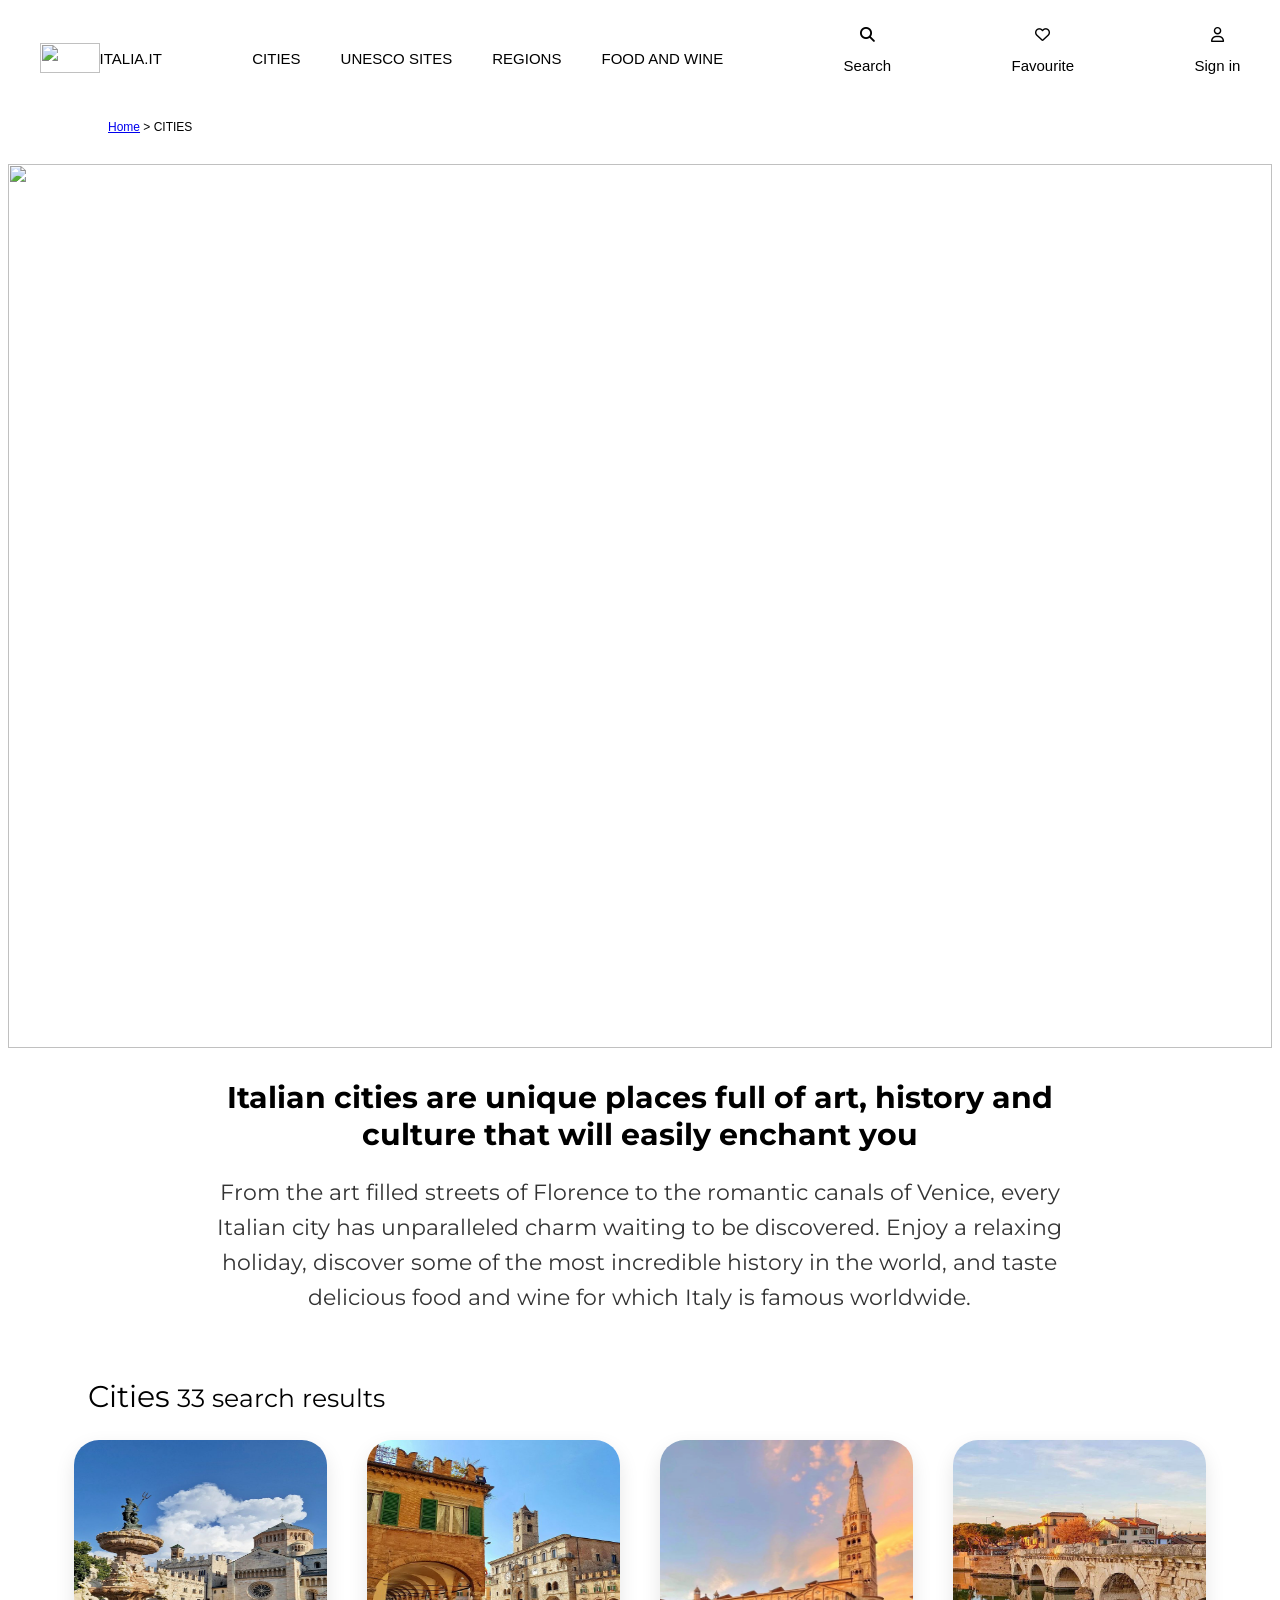
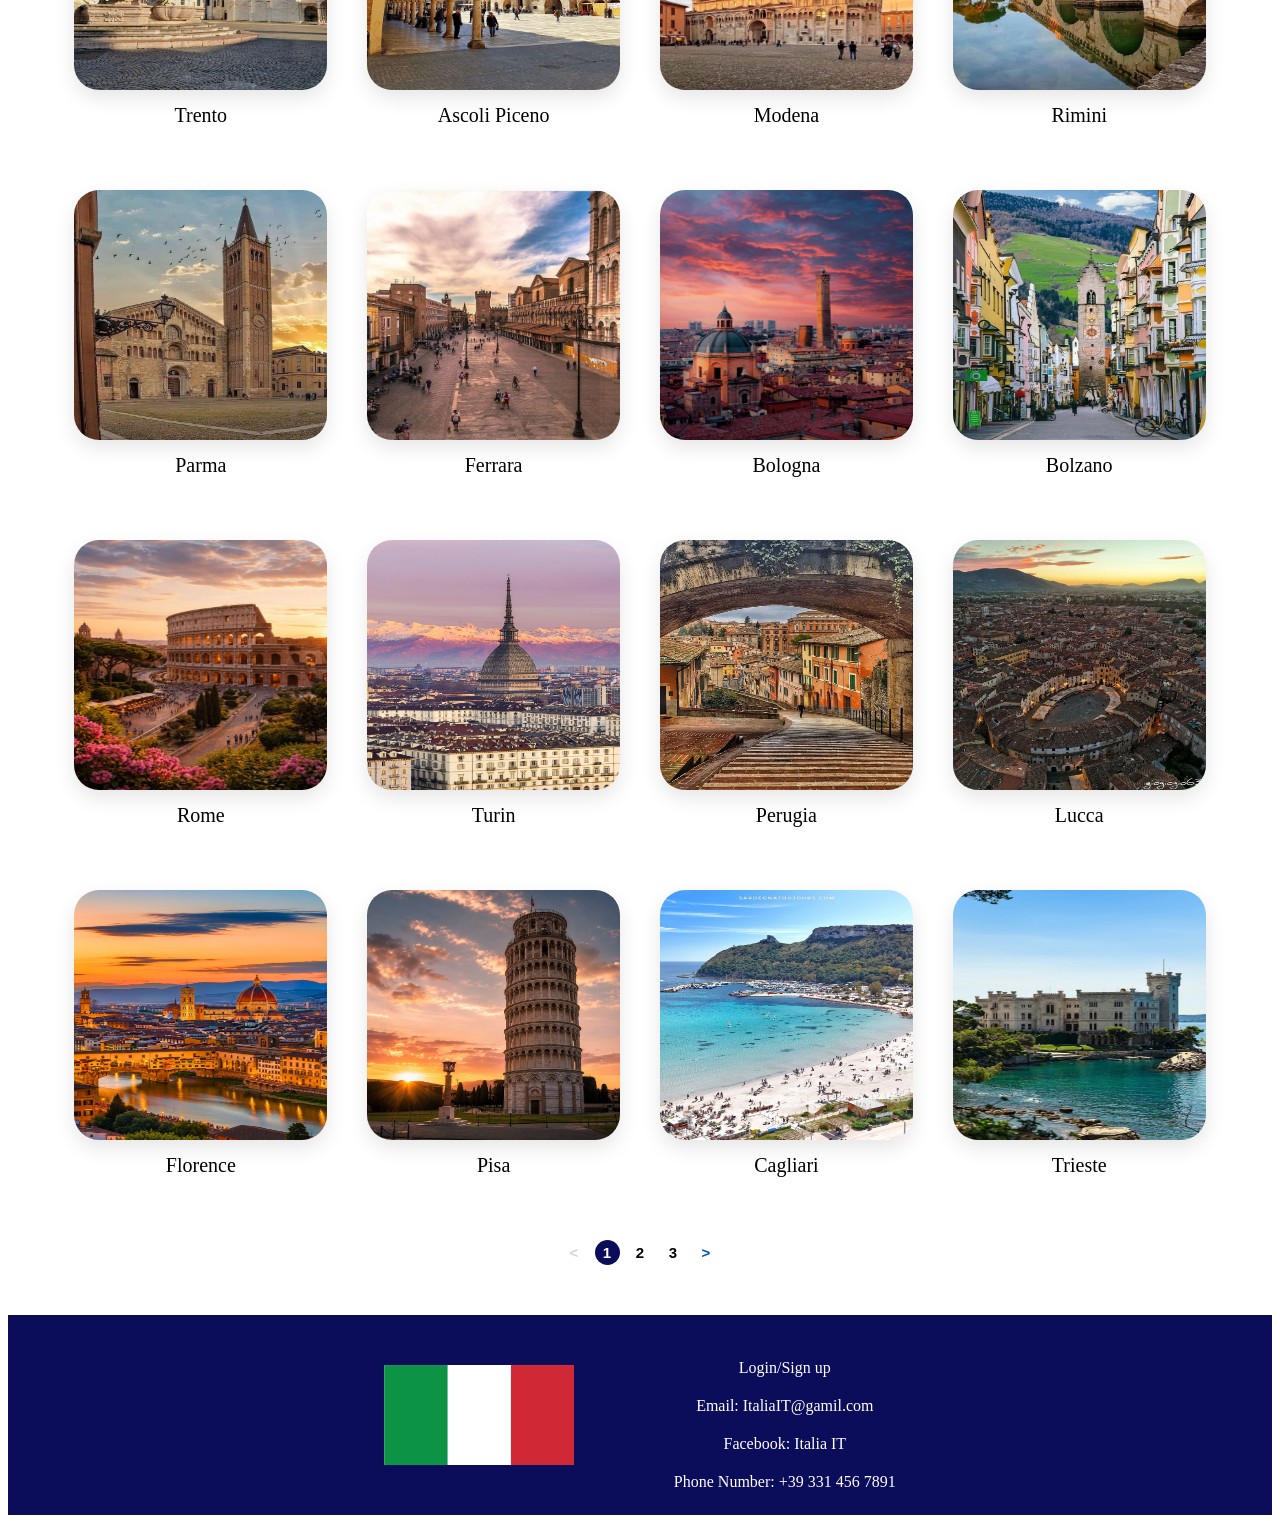
==== cities.html @ c5906c0b "first commit" ====
<html>
	<head>
		<title>Italia.IT - CITIES</title>
		<meta name="viewport" content="width=device-width, initial-scale=1.0">
		<link rel="stylesheet" href="Cities.css">
		<link rel="icon" type="image/x-icon" href="Image/LOGO-ITALIA.JPG">
		<link rel="stylesheet" href="https://cdnjs.cloudflare.com/ajax/libs/font-awesome/6.5.0/css/all.min.css">
	</head>
	<body>
		<header>
			<span id="logo">
			<img src="Image/LOGO-ITALIA.JPG" id="Anh">
				<a href="index.html">
				<p>ITALIA.IT</p></a>
			</span>
			<ul>
				<li class="button"><a href="Cities.html">CITIES</a></li>
				<li class="button">UNESCO SITES</li>
				<li class="button">REGIONS</li>
				<li class="button"><a href="cuoikythu.html">FOOD AND WINE</a></li>
			</ul>
			<span class="SFS">
				<i class="fa-solid fa-magnifying-glass"></i>
				<p>Search</p>
			</span>
			<span class="SFS">
				<i class="fa-regular fa-heart"></i>
				<p>Favourite</p>
			</span>
			<span class="SFS">
				<i class="fa-regular fa-user"></i>
				<p>Sign in</p>
			</span>
		</header>
		<main>
		<div id="D">
		<p><a href="index.html">Home</a> > <span>CITIES</span></p>
		</div>
		<div id="banner">
		<img src="Image/BANNER-ITALIA1.JPG">
		</div>
		<div id="Nen">
		<div id="text">
		<h1>Italian cities are unique places full of art, history and culture that will easily enchant you</h1>
		<p>From the art filled streets of Florence to the romantic canals of Venice, every Italian city has unparalleled charm waiting to be discovered. Enjoy a relaxing holiday, discover some of the most incredible history in the world, and taste delicious food and wine for which Italy is famous worldwide.</p>
		</div>
		</div>
		<div id="GT">
		<p><span>Cities</span> 33 search results</p>
		</div>
		<div id="A">
			<div class="Card-item">
				<img src="Image/Trento.jpg" class="Img">
				<span>Trento</span>
			</div>
			<div class="Card-item">
				<img src="Image/Ascoli.jpg" class="Img">
				<span>Ascoli Piceno</span>
			</div>
			<div class="Card-item">
				<img src="Image/Modena.jpg" class="Img">
				<span>Modena</span>
			</div>
			<div class="Card-item">
				<img src="Image/Rimini.jpg" class="Img">
				<span>Rimini</span>
			</div>
		</div>
		<div id="B">
			<div class="Card-item">
				<img src="Image/Parma.jpg" class="Img">
				<span>Parma</span>
			</div>
			<div class="Card-item">
				<img src="Image/Ferrara.jpg" class="Img">
				<span>Ferrara</span>
			</div>
			<div class="Card-item">
				<img src="Image/Bologna.jpg" class="Img">
				<span>Bologna</span>
			</div>
			<div class="Card-item">
				<img src="Image/Bolzano.jpg" class="Img">
				<span>Bolzano</span>
			</div>
		</div>
		<div id="C">
			<div class="Card-item">
				<img src="Image/Rome.jpg" class="Img">
				<span>Rome</span>
			</div>
			<div class="Card-item">
				<img src="Image/Turin.jpg" class="Img">
				<span>Turin</span>
			</div>
			<div class="Card-item">
				<img src="Image/Perugia.jpg" class="Img">
				<span>Perugia</span>
			</div>
			<div class="Card-item">
				<img src="Image/Lucca.jpg" class="Img">
				<span>Lucca</span>
			</div>
		</div>
		<div id="E">
			<div class="Card-item">
				<img src="Image/Florence.jpg" class="Img">
				<span>Florence</span>
			</div>
			<div class="Card-item">
				<img src="Image/PISA.jpg" class="Img">
				<span>Pisa</span>
			</div>
			<div class="Card-item">
				<img src="Image/Cagliari.jpg" class="Img">
				<span>Cagliari</span>
			</div>
			<div class="Card-item">
				<img src="Image/Trieste.jpg" class="Img">
				<span>Trieste</span>
			</div>
		</div>
		<div id="Chuyen">
		<a href="#" class="QL">&lt;</a>
		<a href="#" class="Page-number active">1</a>
		<a href="Cities2.html" class="Page-number">2</a>
		<a href="Cities3.html" class="Page-number">3</a>
		<a href="Cities2.html" class="Next">&gt;</a>
		</div>
		<footer>
			<img src="Image/LOGO-ITALIA1.jpg">
			<div>
			<span>Login/Sign up</span>
			<span>Email: ItaliaIT@gamil.com</span>
			<span>Facebook: Italia IT</span>
			<span>Phone Number: +39 331 456 7891</span>
			</div>
		</footer>
	</body>
</html>
---- Cities.css ----
@import url('https://fonts.googleapis.com/css2?family=Montserrat:wght@300;400;700;800&display=swap');
header{
	display: flex;
	font-family:Arial;
	font-size: 15px;
	width:95%;
	height:100px;
	align-items:center;
	justify-content: space-between;
	margin: 0px auto;
}
#Anh{
	height:30px;
	width: 60px;
}
#logo{
	display:flex;
	align-items:center;
	justify-content: center;
}
#logo a{
	text-decoration: none;
	color: black;
}
header ul{
	display:flex;
	align-items:center;
	justify-content: center;
	gap: 40px;
	margin-right: 0;
	padding: 0;
	list-style: none;
}
header li{
	list-style:none;
	white-space: nowrap;
}
header a{
	text-decoration: none;
	color: black;
}
.SFS{
	text-align: center;
	margin-left: 30px;
}
.button:hover{
	text-decoration: underline;
	color: #0b0c5a;
}
#D{
	font-size: 12px;
	font-family: Arial;
	margin-left: 100px;
	margin-bottom: 30px;
}
#D span{
	text-height: bold;
}
#banner img{
	min-height: 500px;
	height: auto;
	width: 100%;
}
#Nen{
	background-image: url("../Image/NEN-ITALIA.PNG");
	min-height: 300px;
	height: auto;
	width: 100%;
	display: flex;
	align-items: center;
	display: center;
}
#text{
	text-align: center;
	font-family: 'Montserrat', sans-serif;
	width: 70%;
	margin: 0px auto;
}
#text h1{
	font-size: 30px;
	margin-bottom: 15px;
}
#text p{
	font-size: 22px;
	line-height: 1.6;
	color: #333;
}
#GT{
	margin-top: 30px;
	margin-left: 80px;
	font-family: 'Montserrat', sans-serif;
	clear: both;
}
#GT p{
	font-size: 25px;
}
#GT span{
	font-size: 30px;
	text-height: bold;
}
#A,#B,#C,#E{
	display:flex;
	align-items: center;
	justify-content: center;
	gap: 40px;
	margin-bottom: 50px;
}
.Card-item{
	height: 300px;
	width: 20%;
}
.Card-item img{
	height: 250px;
	width: 100%;
	border-radius: 25px;
	overflow: hidden;       
	box-shadow: 0 8px 20px rgba(0,0,0,0.1);
}
.Card-item span{
	height: 50px;
	width: 100%;
	font-size: 20px;
	display: flex;
	align-items: center;
	justify-content: center;
}
.Img:hover{
	transform: scale(1.05);
	transition: transform 1s ease;
}
#Chuyen{
	display: flex;
	align-items: center;
	justify-content: center;
	gap: 8px;
	font-family: Arial, sans-serif;
	margin: 30px 0;
}
#Chuyen a{
	text-decoration: none;
	font-size: 15px;
	font-weight: bold;
	color: #000;
	display: flex;
	align-items: center;
	justify-content: center;
	width: 25px;
	height: 25px;
	border-radius: 50%;
	transition: all 0.3s ease;
}
#Chuyen a.active{
	background-color:#0b0c5a;
	color: #fff;
}
#Chuyen a.Page-number:not(.active):hover{
	color:#d47a00;
}
#Chuyen a.Next{
	font-size: 15px;
	color:#0056b3;
}
#Chuyen a.QL{
	color:#d1d5db;
	pointer-events: none;
}
footer{
	margin-top: 50px;
	background-color: #0b0c5a;
	height: 200px;
	width: 100%;
	display: flex;
	align-items: center;
	justify-content: center;
	color: white;
	gap:100px;
}
footer img{
	height: 100px;
	width: 15%;
}
footer span{
	display: block;
	margin-top: 20px;
	text-align: center;
}
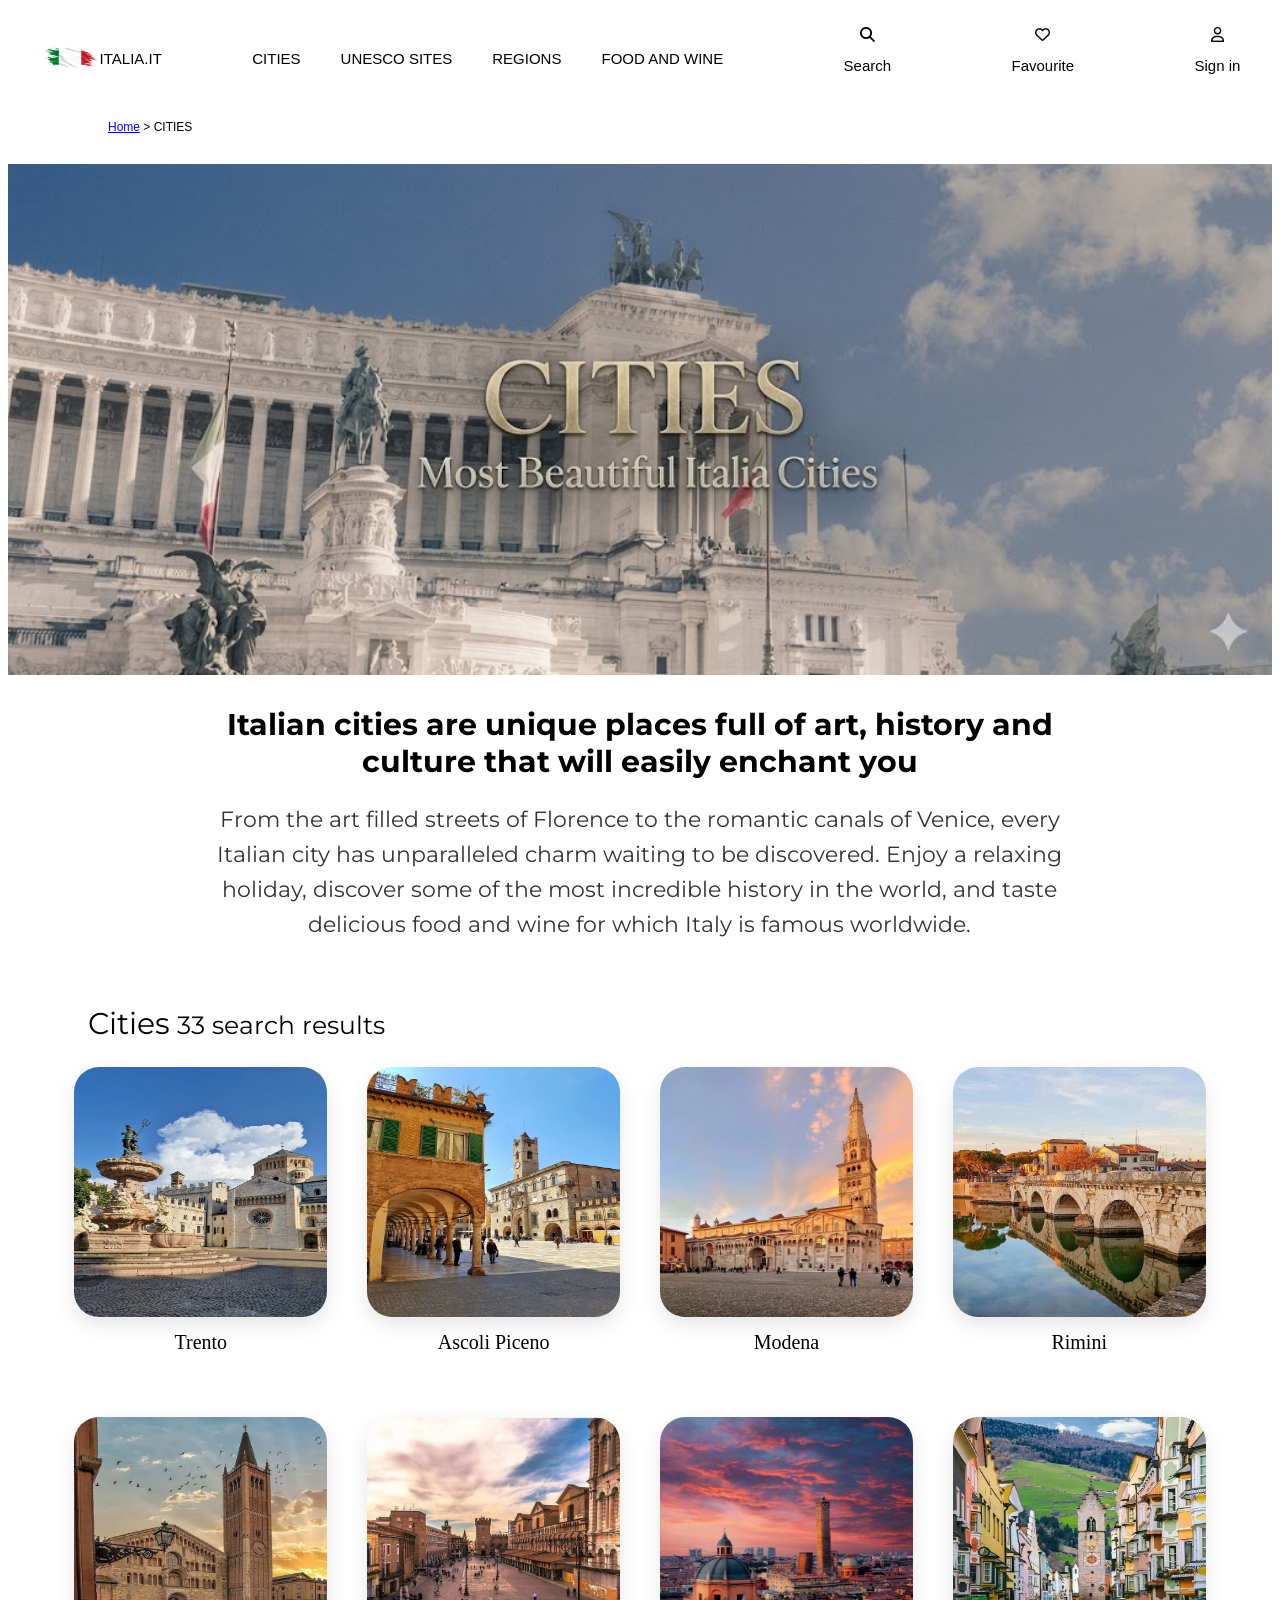
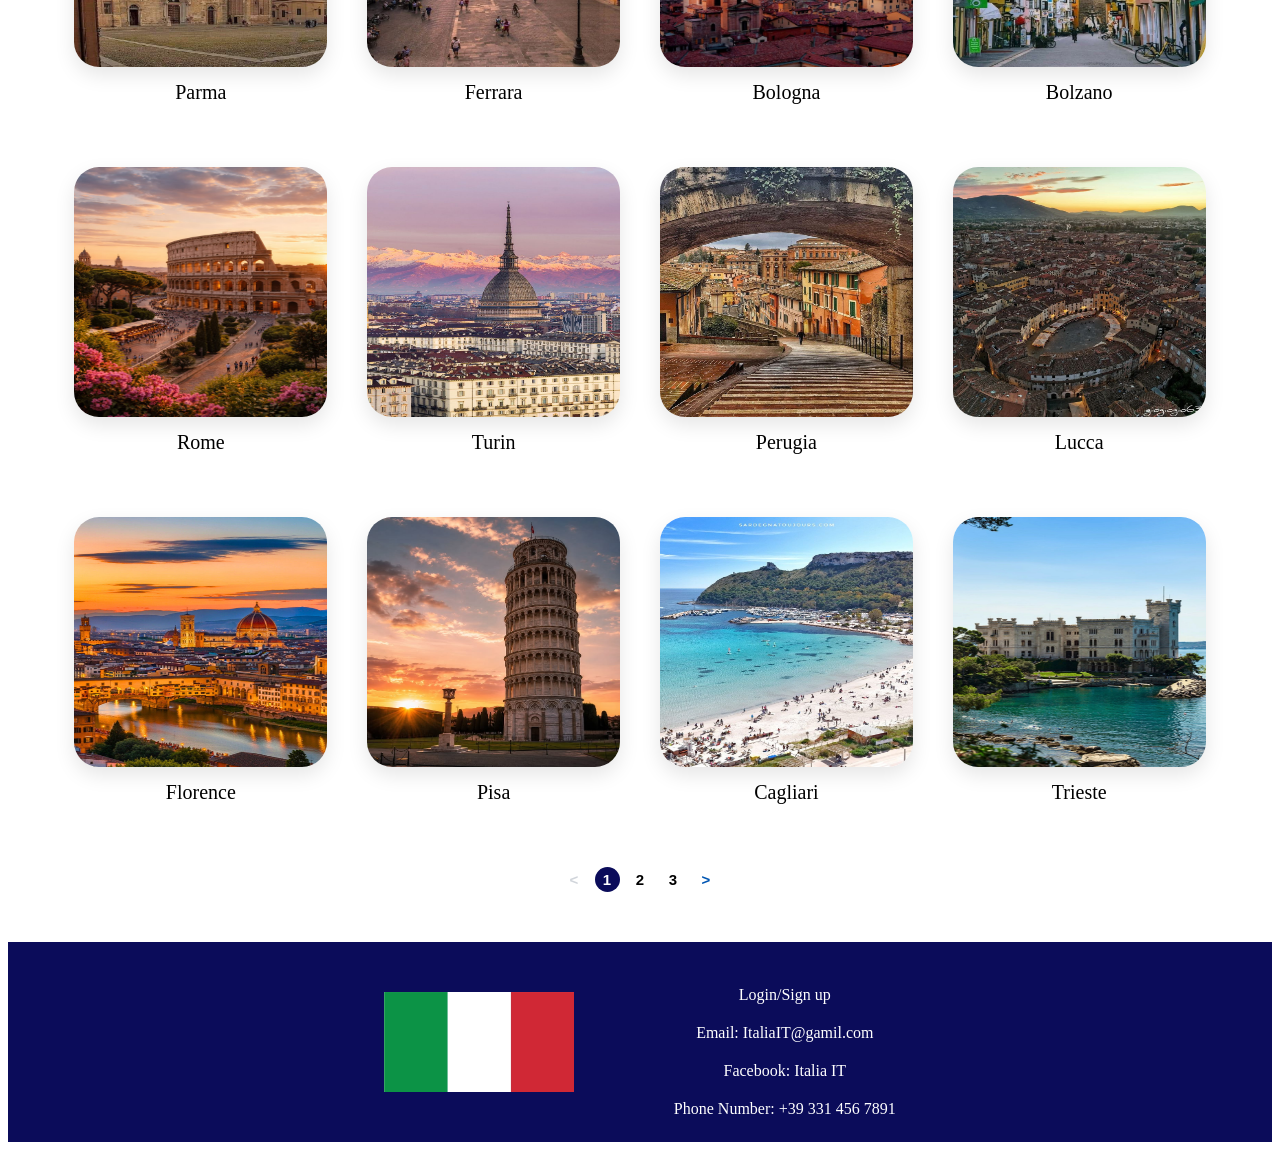
==== commit 28707430: "them 2 trang" ====
--- a/cities.html
+++ b/cities.html
@@ -9,14 +9,14 @@
 	<body>
 		<header>
 			<span id="logo">
-			<img src="Image/LOGO-ITALIA.JPG" id="Anh">
+			<img src="Image/LOGO-ITALIA.jpg" id="Anh">
 				<a href="index.html">
 				<p>ITALIA.IT</p></a>
 			</span>
 			<ul>
 				<li class="button"><a href="Cities.html">CITIES</a></li>
-				<li class="button">UNESCO SITES</li>
-				<li class="button">REGIONS</li>
+				<li class="button"><a href="unesco.html">UNESCO SITES</a></li>
+				<li class="button"><a href="regions.html">REGIONS</a></li>
 				<li class="button"><a href="cuoikythu.html">FOOD AND WINE</a></li>
 			</ul>
 			<span class="SFS">
@@ -37,7 +37,7 @@
 		<p><a href="index.html">Home</a> > <span>CITIES</span></p>
 		</div>
 		<div id="banner">
-		<img src="Image/BANNER-ITALIA1.JPG">
+		<img src="Image/BANNER-ITALIA1.jpg">
 		</div>
 		<div id="Nen">
 		<div id="text">
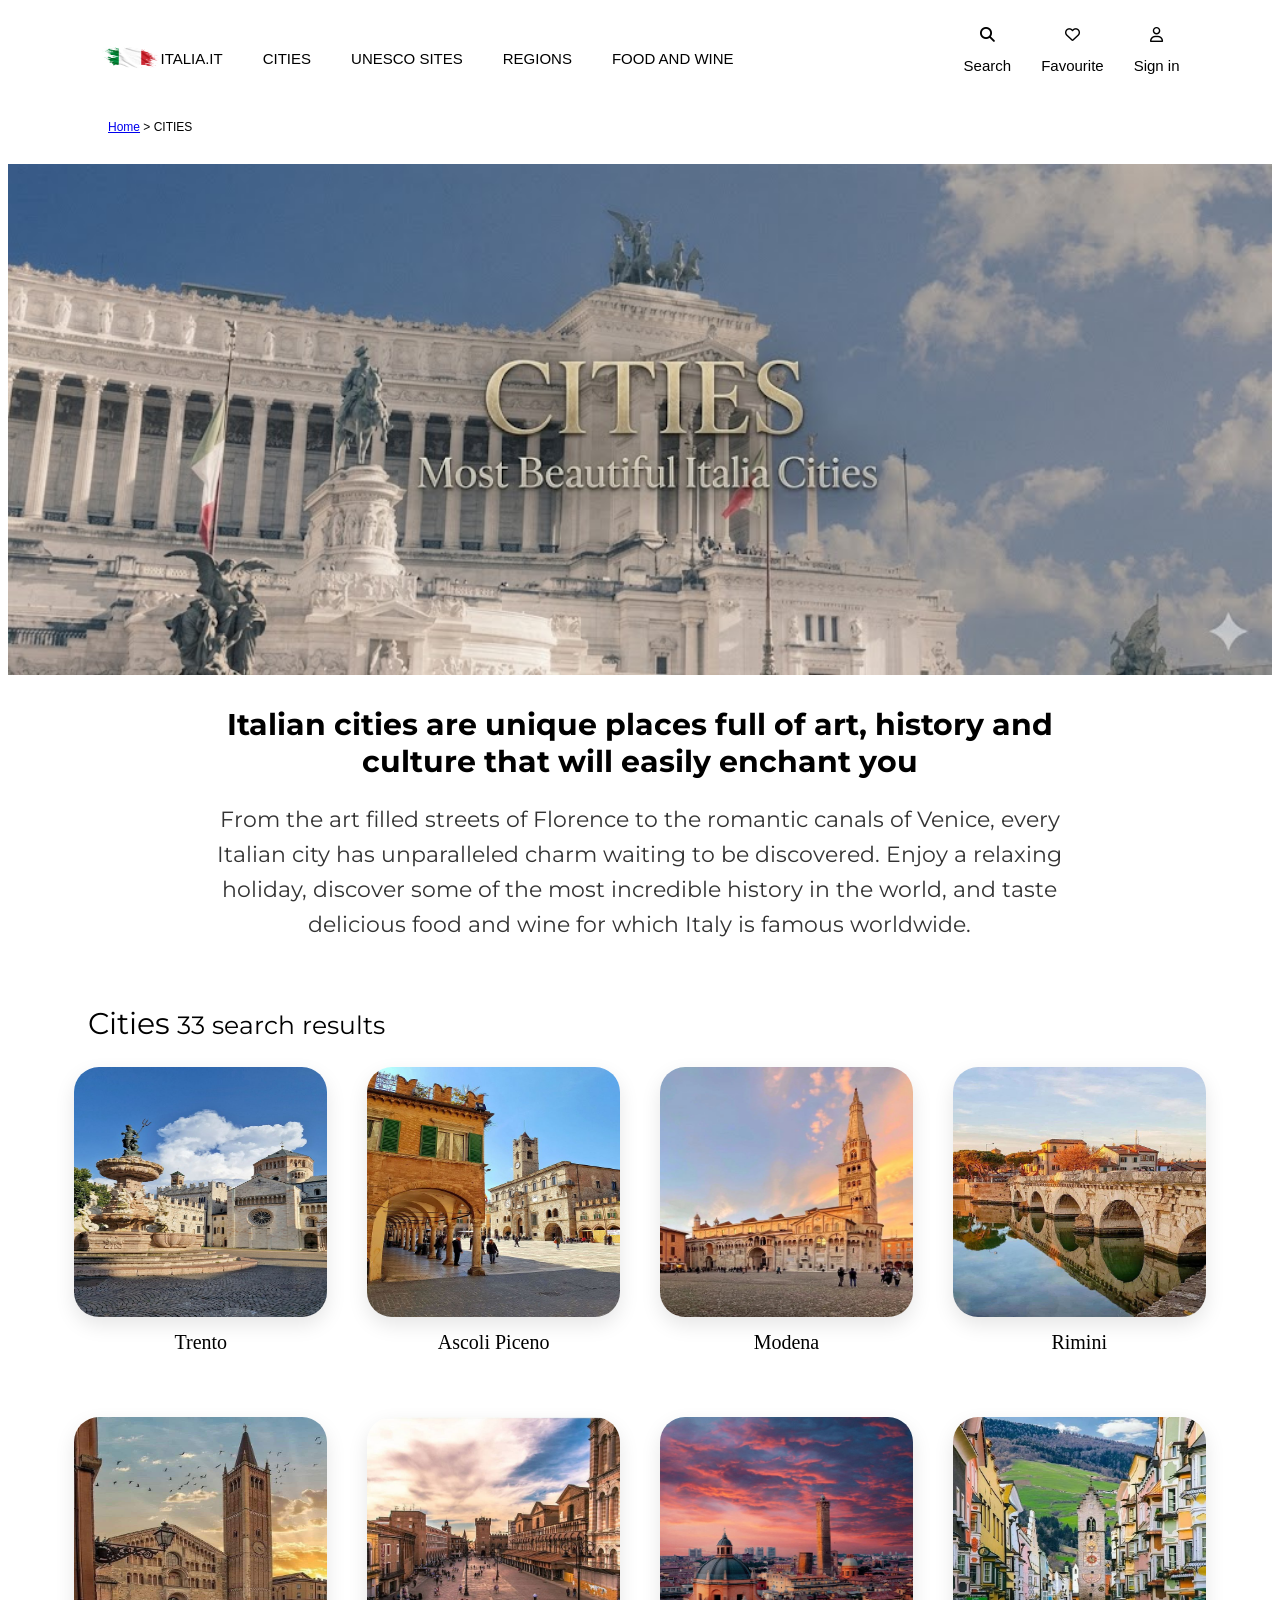
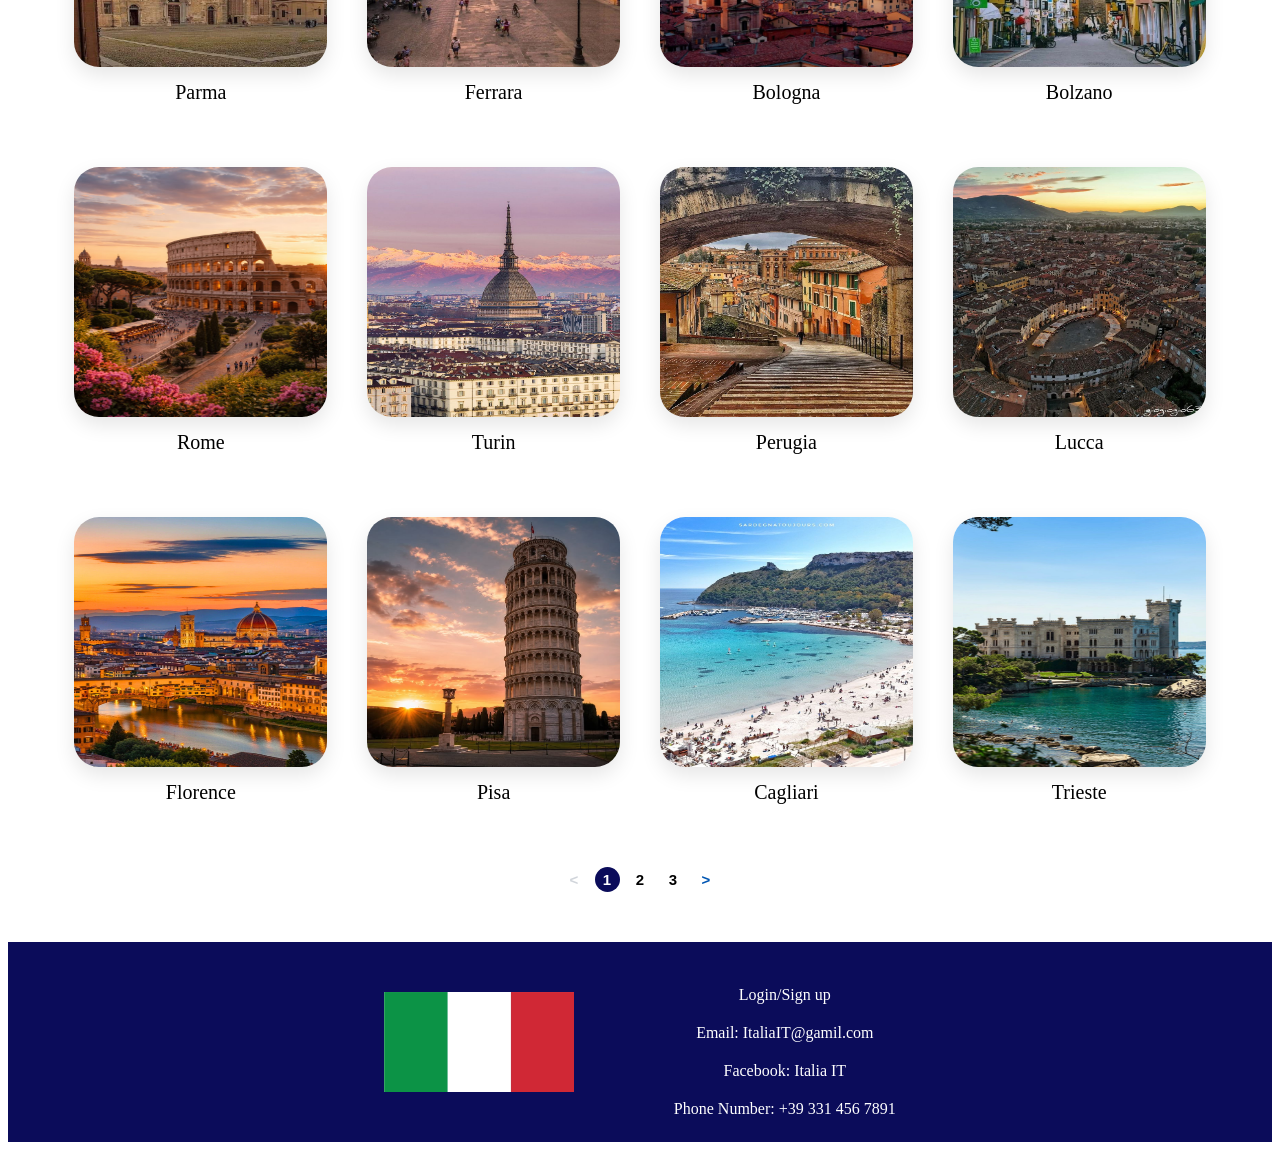
==== commit b9824167: "fix loi" ====
--- a/cities.html
+++ b/cities.html
@@ -29,7 +29,7 @@
 			</span>
 			<span class="SFS">
 				<i class="fa-regular fa-user"></i>
-				<p>Sign in</p>
+				<p><a href="signup.html">Sign in</a></p>
 			</span>
 		</header>
 		<main>
--- a/Cities.css
+++ b/Cities.css
@@ -1,186 +1,179 @@
-@import url('https://fonts.googleapis.com/css2?family=Montserrat:wght@300;400;700;800&display=swap');
-header{
-	display: flex;
-	font-family:Arial;
-	font-size: 15px;
-	width:95%;
-	height:100px;
-	align-items:center;
-	justify-content: space-between;
-	margin: 0px auto;
+@import url("https://fonts.googleapis.com/css2?family=Montserrat:wght@300;400;700;800&display=swap");
+header {
+  display: flex;
+  font-family: Arial;
+  font-size: 15px;
+  width: 90%;
+  height: 100px;
+  align-items: center;
+  justify-content: center;
+  margin: 0px auto;
 }
-#Anh{
-	height:30px;
-	width: 60px;
+#Anh {
+  height: 30px;
+  width: 60px;
 }
-#logo{
-	display:flex;
-	align-items:center;
-	justify-content: center;
+#logo {
+  display: flex;
+  align-items: center;
+  justify-content: center;
 }
-#logo a{
-	text-decoration: none;
-	color: black;
+header ul {
+  display: flex;
+  align-items: center;
+  justify-content: center;
+  gap: 40px;
+  margin-right: 200px;
 }
-header ul{
-	display:flex;
-	align-items:center;
-	justify-content: center;
-	gap: 40px;
-	margin-right: 0;
-	padding: 0;
-	list-style: none;
+header li {
+  list-style: none;
 }
-header li{
-	list-style:none;
-	white-space: nowrap;
+.SFS {
+  text-align: center;
+  margin-left: 30px;
 }
-header a{
-	text-decoration: none;
-	color: black;
+.button:hover {
+  text-decoration: underline;
+  color: #0b0c5a;
 }
-.SFS{
-	text-align: center;
-	margin-left: 30px;
+header a {
+  text-decoration: none;
+  color: black;
 }
-.button:hover{
-	text-decoration: underline;
-	color: #0b0c5a;
+#D {
+  font-size: 12px;
+  font-family: Arial;
+  margin-left: 100px;
+  margin-bottom: 30px;
 }
-#D{
-	font-size: 12px;
-	font-family: Arial;
-	margin-left: 100px;
-	margin-bottom: 30px;
+
+#banner img {
+  min-height: 500px;
+  height: auto;
+  width: 100%;
 }
-#D span{
-	text-height: bold;
+#Nen {
+  background-image: url("../Image/NEN-ITALIA.PNG");
+  min-height: 300px;
+  height: auto;
+  width: 100%;
+  display: flex;
+  align-items: center;
+  display: center;
 }
-#banner img{
-	min-height: 500px;
-	height: auto;
-	width: 100%;
+#text {
+  text-align: center;
+  font-family: "Montserrat", sans-serif;
+  width: 70%;
+  margin: 0px auto;
 }
-#Nen{
-	background-image: url("../Image/NEN-ITALIA.PNG");
-	min-height: 300px;
-	height: auto;
-	width: 100%;
-	display: flex;
-	align-items: center;
-	display: center;
+#text h1 {
+  font-size: 30px;
+  margin-bottom: 15px;
 }
-#text{
-	text-align: center;
-	font-family: 'Montserrat', sans-serif;
-	width: 70%;
-	margin: 0px auto;
+#text p {
+  font-size: 22px;
+  line-height: 1.6;
+  color: #333;
 }
-#text h1{
-	font-size: 30px;
-	margin-bottom: 15px;
+#GT {
+  margin-top: 30px;
+  margin-left: 80px;
+  font-family: "Montserrat", sans-serif;
+  clear: both;
 }
-#text p{
-	font-size: 22px;
-	line-height: 1.6;
-	color: #333;
+#GT p {
+  font-size: 25px;
 }
-#GT{
-	margin-top: 30px;
-	margin-left: 80px;
-	font-family: 'Montserrat', sans-serif;
-	clear: both;
+#GT span {
+  font-size: 30px;
 }
-#GT p{
-	font-size: 25px;
+#A,
+#B,
+#C,
+#E {
+  display: flex;
+  align-items: center;
+  justify-content: center;
+  gap: 40px;
+  margin-bottom: 50px;
 }
-#GT span{
-	font-size: 30px;
-	text-height: bold;
+.Card-item {
+  height: 300px;
+  width: 20%;
 }
-#A,#B,#C,#E{
-	display:flex;
-	align-items: center;
-	justify-content: center;
-	gap: 40px;
-	margin-bottom: 50px;
+.Card-item img {
+  height: 250px;
+  width: 100%;
+  border-radius: 25px;
+  overflow: hidden;
+  box-shadow: 0 8px 20px rgba(0, 0, 0, 0.1);
 }
-.Card-item{
-	height: 300px;
-	width: 20%;
+.Card-item span {
+  height: 50px;
+  width: 100%;
+  font-size: 20px;
+  display: flex;
+  align-items: center;
+  justify-content: center;
 }
-.Card-item img{
-	height: 250px;
-	width: 100%;
-	border-radius: 25px;
-	overflow: hidden;       
-	box-shadow: 0 8px 20px rgba(0,0,0,0.1);
+.Img:hover {
+  transform: scale(1.05);
+  transition: transform 1s ease;
 }
-.Card-item span{
-	height: 50px;
-	width: 100%;
-	font-size: 20px;
-	display: flex;
-	align-items: center;
-	justify-content: center;
+#Chuyen {
+  display: flex;
+  align-items: center;
+  justify-content: center;
+  gap: 8px;
+  font-family: Arial, sans-serif;
+  margin: 30px 0;
 }
-.Img:hover{
-	transform: scale(1.05);
-	transition: transform 1s ease;
+#Chuyen a {
+  text-decoration: none;
+  font-size: 15px;
+  font-weight: bold;
+  color: #000;
+  display: flex;
+  align-items: center;
+  justify-content: center;
+  width: 25px;
+  height: 25px;
+  border-radius: 50%;
+  transition: all 0.3s ease;
 }
-#Chuyen{
-	display: flex;
-	align-items: center;
-	justify-content: center;
-	gap: 8px;
-	font-family: Arial, sans-serif;
-	margin: 30px 0;
+#Chuyen a.active {
+  background-color: #0b0c5a;
+  color: #fff;
 }
-#Chuyen a{
-	text-decoration: none;
-	font-size: 15px;
-	font-weight: bold;
-	color: #000;
-	display: flex;
-	align-items: center;
-	justify-content: center;
-	width: 25px;
-	height: 25px;
-	border-radius: 50%;
-	transition: all 0.3s ease;
+#Chuyen a.Page-number:not(.active):hover {
+  color: #d47a00;
 }
-#Chuyen a.active{
-	background-color:#0b0c5a;
-	color: #fff;
+#Chuyen a.Next {
+  font-size: 15px;
+  color: #0056b3;
 }
-#Chuyen a.Page-number:not(.active):hover{
-	color:#d47a00;
+#Chuyen a.QL {
+  color: #d1d5db;
+  pointer-events: none;
 }
-#Chuyen a.Next{
-	font-size: 15px;
-	color:#0056b3;
+footer {
+  margin-top: 50px;
+  background-color: #0b0c5a;
+  height: 200px;
+  width: 100%;
+  display: flex;
+  align-items: center;
+  justify-content: center;
+  color: white;
+  gap: 100px;
 }
-#Chuyen a.QL{
-	color:#d1d5db;
-	pointer-events: none;
+footer img {
+  height: 100px;
+  width: 15%;
 }
-footer{
-	margin-top: 50px;
-	background-color: #0b0c5a;
-	height: 200px;
-	width: 100%;
-	display: flex;
-	align-items: center;
-	justify-content: center;
-	color: white;
-	gap:100px;
+footer span {
+  display: block;
+  margin-top: 20px;
+  text-align: center;
 }
-footer img{
-	height: 100px;
-	width: 15%;
-}
-footer span{
-	display: block;
-	margin-top: 20px;
-	text-align: center;
-}
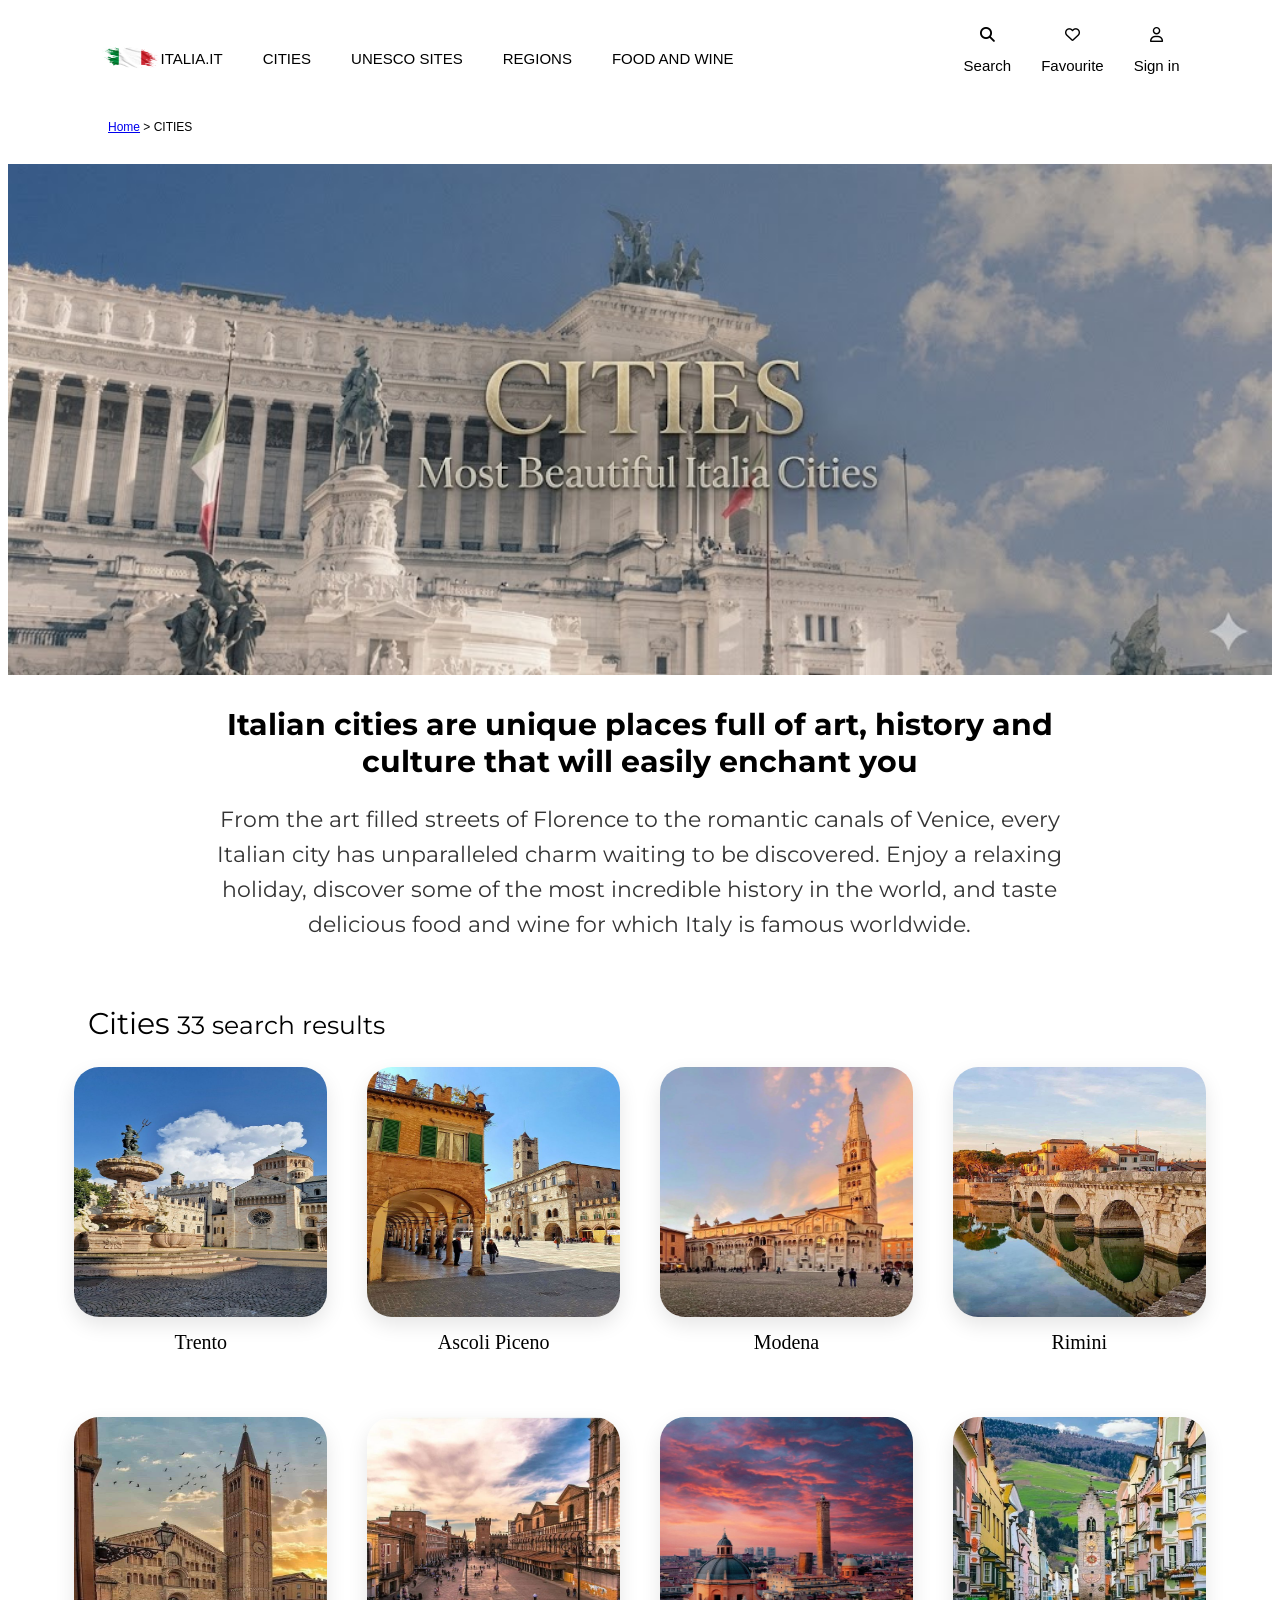
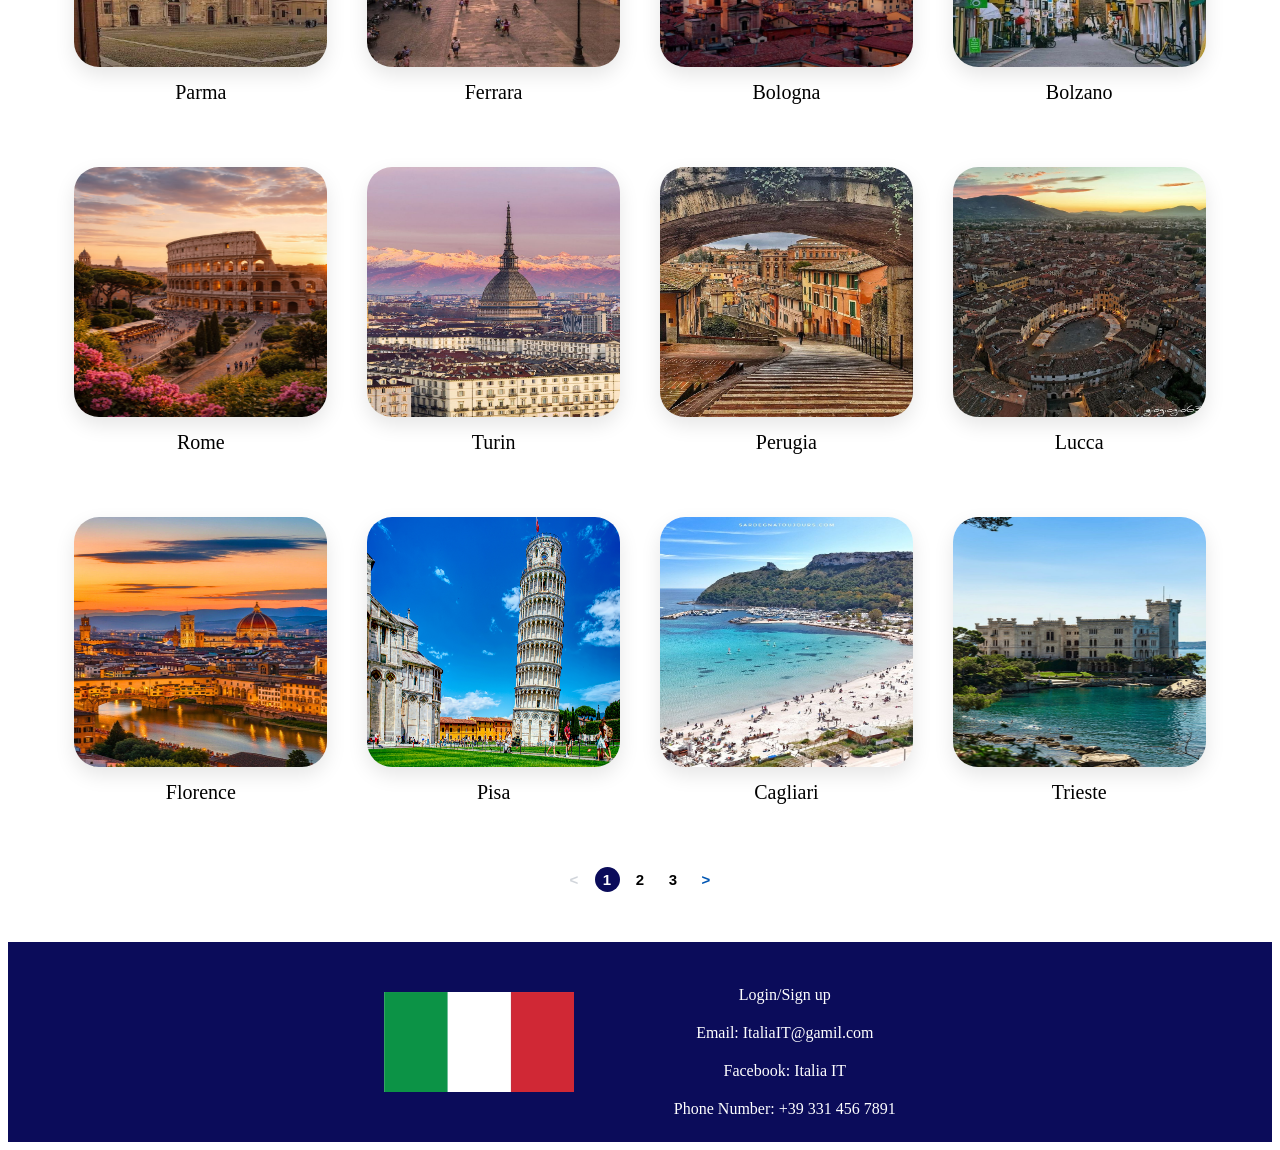
==== commit 44506809: "last update" ====
--- a/cities.html
+++ b/cities.html
@@ -3,13 +3,13 @@
 		<title>Italia.IT - CITIES</title>
 		<meta name="viewport" content="width=device-width, initial-scale=1.0">
 		<link rel="stylesheet" href="Cities.css">
-		<link rel="icon" type="image/x-icon" href="Image/LOGO-ITALIA.JPG">
+		<link rel="icon" type="images/x-icon" href="images/LOGO-ITALIA.JPG">
 		<link rel="stylesheet" href="https://cdnjs.cloudflare.com/ajax/libs/font-awesome/6.5.0/css/all.min.css">
 	</head>
 	<body>
 		<header>
 			<span id="logo">
-			<img src="Image/LOGO-ITALIA.jpg" id="Anh">
+			<img src="images/LOGO-ITALIA.jpg" id="Anh">
 				<a href="index.html">
 				<p>ITALIA.IT</p></a>
 			</span>
@@ -17,11 +17,11 @@
 				<li class="button"><a href="Cities.html">CITIES</a></li>
 				<li class="button"><a href="unesco.html">UNESCO SITES</a></li>
 				<li class="button"><a href="regions.html">REGIONS</a></li>
-				<li class="button"><a href="cuoikythu.html">FOOD AND WINE</a></li>
+				<li class="button"><a href="foodwine.html">FOOD AND WINE</a></li>
 			</ul>
 			<span class="SFS">
 				<i class="fa-solid fa-magnifying-glass"></i>
-				<p>Search</p>
+				<p><a href="Search.html">Search</a></p>
 			</span>
 			<span class="SFS">
 				<i class="fa-regular fa-heart"></i>
@@ -37,7 +37,7 @@
 		<p><a href="index.html">Home</a> > <span>CITIES</span></p>
 		</div>
 		<div id="banner">
-		<img src="Image/BANNER-ITALIA1.jpg">
+		<img src="images/BANNER-ITALIA1.jpg">
 		</div>
 		<div id="Nen">
 		<div id="text">
@@ -50,73 +50,73 @@
 		</div>
 		<div id="A">
 			<div class="Card-item">
-				<img src="Image/Trento.jpg" class="Img">
+				<img src="images/Trento.jpg" class="Img">
 				<span>Trento</span>
 			</div>
 			<div class="Card-item">
-				<img src="Image/Ascoli.jpg" class="Img">
+				<img src="images/Ascoli.jpg" class="Img">
 				<span>Ascoli Piceno</span>
 			</div>
 			<div class="Card-item">
-				<img src="Image/Modena.jpg" class="Img">
+				<img src="images/Modena.jpg" class="Img">
 				<span>Modena</span>
 			</div>
 			<div class="Card-item">
-				<img src="Image/Rimini.jpg" class="Img">
+				<img src="images/Rimini.jpg" class="Img">
 				<span>Rimini</span>
 			</div>
 		</div>
 		<div id="B">
 			<div class="Card-item">
-				<img src="Image/Parma.jpg" class="Img">
+				<img src="images/Parma.jpg" class="Img">
 				<span>Parma</span>
 			</div>
 			<div class="Card-item">
-				<img src="Image/Ferrara.jpg" class="Img">
+				<img src="images/Ferrara.jpg" class="Img">
 				<span>Ferrara</span>
 			</div>
 			<div class="Card-item">
-				<img src="Image/Bologna.jpg" class="Img">
+				<img src="images/Bologna.jpg" class="Img">
 				<span>Bologna</span>
 			</div>
 			<div class="Card-item">
-				<img src="Image/Bolzano.jpg" class="Img">
+				<img src="images/Bolzano.jpg" class="Img">
 				<span>Bolzano</span>
 			</div>
 		</div>
 		<div id="C">
 			<div class="Card-item">
-				<img src="Image/Rome.jpg" class="Img">
+				<img src="images/Rome.jpg" class="Img">
 				<span>Rome</span>
 			</div>
 			<div class="Card-item">
-				<img src="Image/Turin.jpg" class="Img">
+				<img src="images/Turin.jpg" class="Img">
 				<span>Turin</span>
 			</div>
 			<div class="Card-item">
-				<img src="Image/Perugia.jpg" class="Img">
+				<img src="images/Perugia.jpg" class="Img">
 				<span>Perugia</span>
 			</div>
 			<div class="Card-item">
-				<img src="Image/Lucca.jpg" class="Img">
+				<img src="images/Lucca.jpg" class="Img">
 				<span>Lucca</span>
 			</div>
 		</div>
 		<div id="E">
 			<div class="Card-item">
-				<img src="Image/Florence.jpg" class="Img">
+				<img src="images/Florence.jpg" class="Img">
 				<span>Florence</span>
 			</div>
 			<div class="Card-item">
-				<img src="Image/PISA.jpg" class="Img">
+				<img src="images/PISA.jpg" class="Img">
 				<span>Pisa</span>
 			</div>
 			<div class="Card-item">
-				<img src="Image/Cagliari.jpg" class="Img">
+				<img src="images/Cagliari.jpg" class="Img">
 				<span>Cagliari</span>
 			</div>
 			<div class="Card-item">
-				<img src="Image/Trieste.jpg" class="Img">
+				<img src="images/Trieste.jpg" class="Img">
 				<span>Trieste</span>
 			</div>
 		</div>
@@ -128,7 +128,7 @@
 		<a href="Cities2.html" class="Next">&gt;</a>
 		</div>
 		<footer>
-			<img src="Image/LOGO-ITALIA1.jpg">
+			<img src="images/LOGO-ITALIA1.jpg">
 			<div>
 			<span>Login/Sign up</span>
 			<span>Email: ItaliaIT@gamil.com</span>
--- a/Cities.css
+++ b/Cities.css
@@ -53,7 +53,7 @@
   width: 100%;
 }
 #Nen {
-  background-image: url("../Image/NEN-ITALIA.PNG");
+  background-image: url("images/NEN-ITALIA.PNG");
   min-height: 300px;
   height: auto;
   width: 100%;
@@ -177,3 +177,49 @@
   margin-top: 20px;
   text-align: center;
 }
+
+/* --- RESPONSIVE CHO MÀN HÌNH NHỎ (MOBILE/TABLET) --- */
+@media (max-width: 768px) {
+  header {
+    flex-direction: column;
+    height: auto;
+    padding: 20px 0;
+    gap: 15px;
+  }
+  header ul {
+    margin-right: 0;
+    flex-wrap: wrap;
+    gap: 15px;
+    padding: 0;
+  }
+  .SFS {
+    margin-left: 0;
+  }
+  #A,
+  #B,
+  #C,
+  #E {
+    flex-direction: column;
+    gap: 20px;
+  }
+  .Card-item {
+    width: 80%;
+  }
+  #text {
+    width: 90%;
+  }
+  #GT,
+  #D {
+    margin-left: 20px;
+  }
+  footer {
+    flex-direction: column;
+    height: auto;
+    gap: 20px;
+    padding: 30px 0;
+  }
+  footer img {
+    width: 50%;
+    height: auto;
+  }
+}
